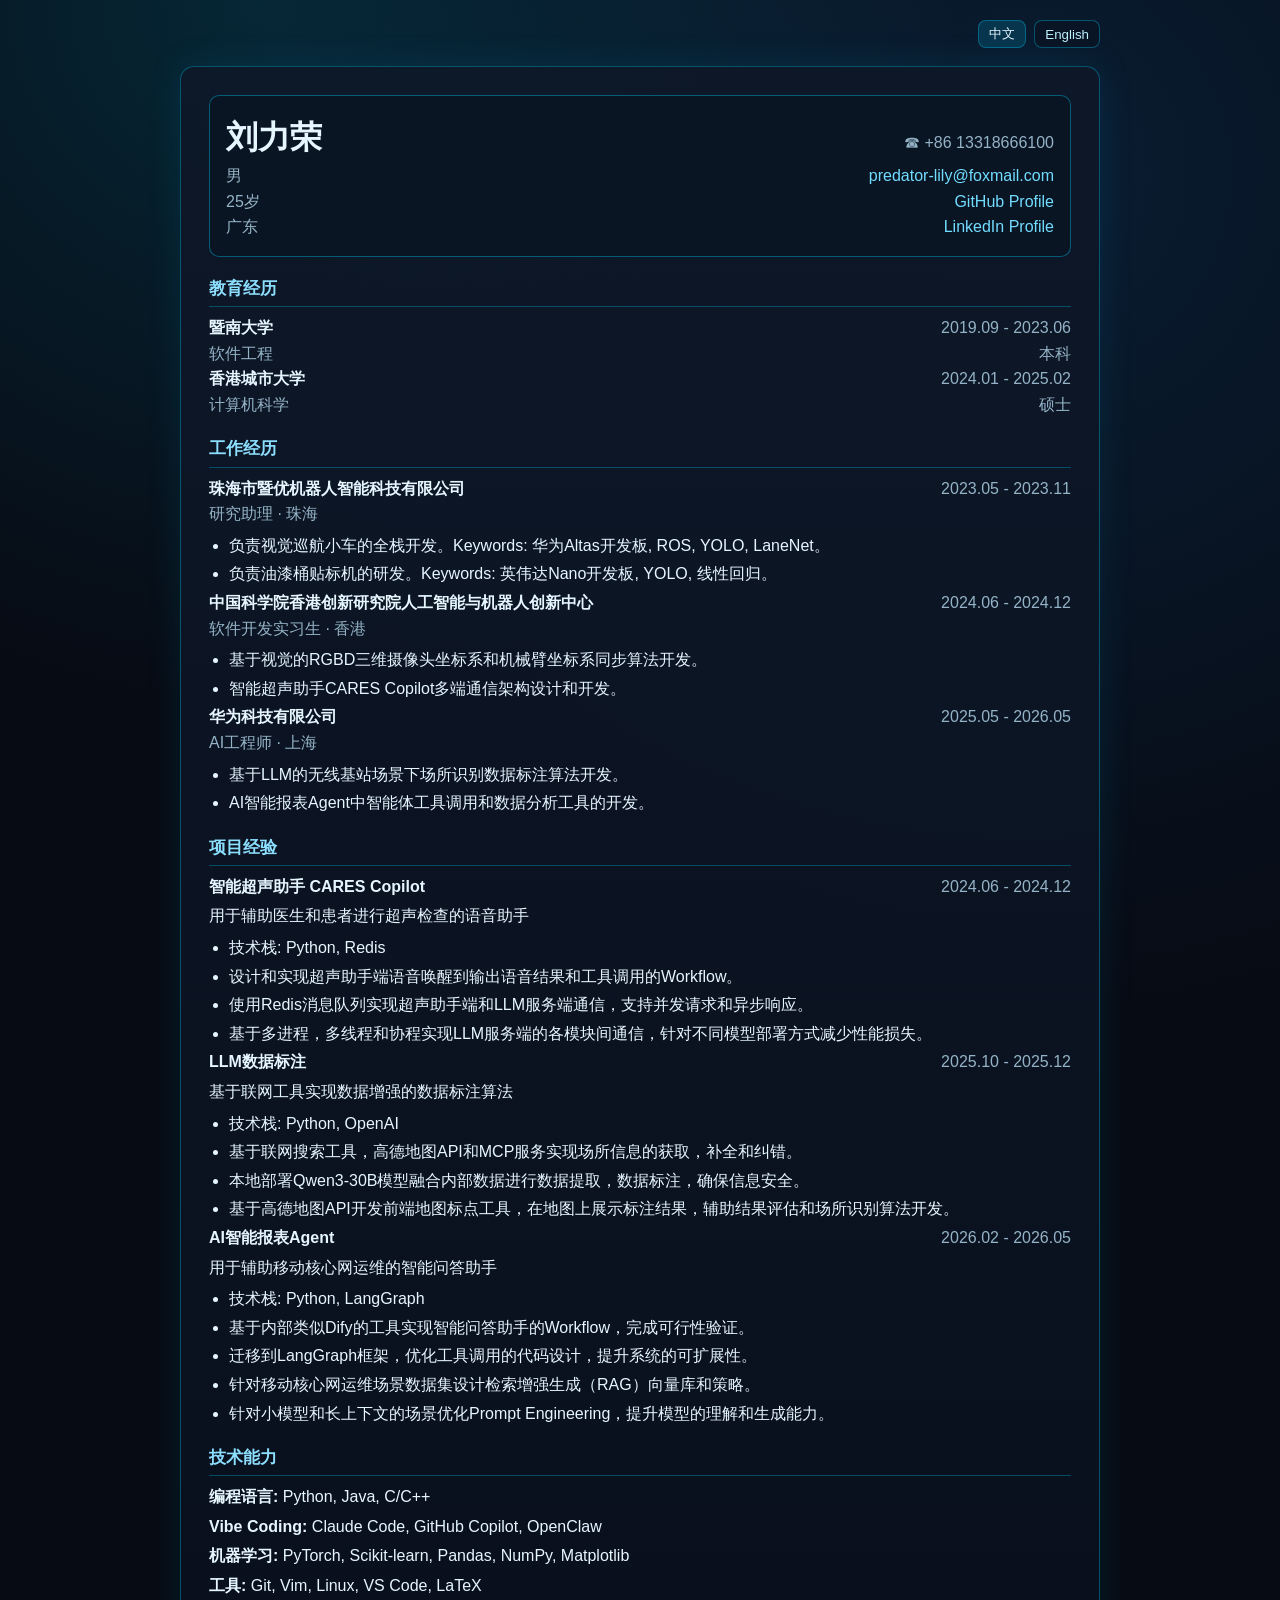
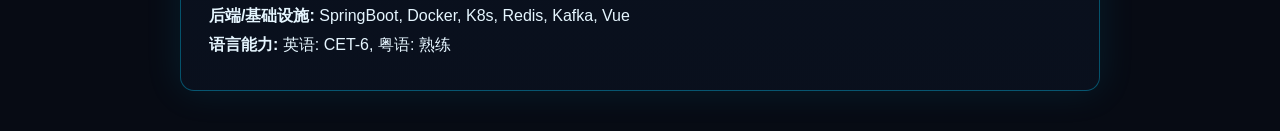
==== cv/index.html @ e36768c3 "新增简历" ====
<!doctype html>
<html lang="zh-CN">
<head>
  <meta charset="UTF-8" />
  <meta name="viewport" content="width=device-width, initial-scale=1.0" />
  <title>刘力荣 · Resume</title>
  <link rel="stylesheet" href="style.css" />
</head>
<body>
  <div class="lang-switch">
    <button id="btn-zh" class="active">中文</button>
    <button id="btn-en">English</button>
  </div>

  <!-- RESUME_DATA_BEGIN
{
  "zh": {
    "name": "刘力荣",
    "english_name": "Liu Lirong",
    "contact": {
      "gender": "男",
      "age": "25",
      "city": "中国, 广东",
      "phone": "13318666100",
      "email_primary": "predator-lily@outlook.com",
      "email_secondary": "predator-lily@foxmail.com",
      "github_url": "https://github.com/smart-lily",
      "linkedin_url": "https://www.linkedin.com/in/predator-lily/"
    ],
    "education": [
      {
        "school": "暨南大学",
        "date": "2019.09 - 2023.06",
        "degree": "本科 · 软件工程",
        "keywords": "Python, Java, C/C++, Git, Vim, Linux, VS Code, SpringBoot, Docker, K8s, Redis, Kafka, Vue"
      },
      {
        "school": "香港城市大学",
        "date": "2024.01 - 2025.02",
        "degree": "硕士 · 计算机科学",
        "keywords": "PyTorch, Scikit-learn, Pandas, NumPy, Matplotlib, GitHub Copilot, Claude Code, OpenClaw"
      }
    ],
    "experience": [
      {
        "company": "珠海市暨优机器人智能科技有限公司",
        "role": "研究助理",
        "city": "珠海",
        "date": "2023.05 - 2023.11",
        "bullets": [
          "负责视觉巡航小车的全栈开发。Keywords: 华为Altas开发板, ROS, YOLO, LaneNet。",
          "负责油漆桶贴标机的研发。Keywords: 英伟达Nano开发板, YOLO, 线性回归。"
        ]
      },
      {
        "company": "中国科学院香港创新研究院人工智能与机器人创新中心",
        "role": "软件开发实习生",
        "city": "香港",
        "date": "2024.06 - 2024.12",
        "bullets": [
          "基于视觉的RGBD三维摄像头坐标系和机械臂坐标系同步算法开发。",
          "智能超声助手CARES Copilot多端通信架构设计和开发。"
        ]
      },
      {
        "company": "华为科技有限公司",
        "role": "AI工程师",
        "city": "上海",
        "date": "2025.05 - 2026.05",
        "bullets": [
          "基于LLM的无线基站场景下场所识别数据标注算法开发。",
          "AI智能报表Agent中智能体工具调用和数据分析工具的开发。"
        ]
      }
    ],
    "projects": [
      {
        "name": "智能超声助手 CARES Copilot",
        "desc": "用于辅助医生和患者进行超声检查的语音助手",
        "date": "2024.06 - 2024.12",
        "bullets": [
          "技术栈: Python, Redis",
          "设计和实现超声助手端语音唤醒到输出语音结果和工具调用的Workflow。",
          "使用Redis消息队列实现超声助手端和LLM服务端通信，支持并发请求和异步响应。",
          "基于多进程，多线程和协程实现LLM服务端的各模块间通信，针对不同模型部署方式减少性能损失。"
        ]
      },
      {
        "name": "LLM数据标注",
        "desc": "基于联网工具实现数据增强的数据标注算法",
        "date": "2025.10 - 2025.12",
        "bullets": [
          "技术栈: Python, OpenAI",
          "基于联网搜索工具，高德地图API和MCP服务实现场所信息的获取，补全和纠错。",
          "本地部署Qwen3-30B模型融合内部数据进行数据提取，数据标注，确保信息安全。",
          "基于高德地图API开发前端地图标点工具，在地图上展示标注结果，辅助结果评估和场所识别算法开发。"
        ]
      },
      {
        "name": "AI智能报表Agent",
        "desc": "用于辅助移动核心网运维的智能问答助手",
        "date": "2026.02 - 2026.05",
        "bullets": [
          "技术栈: Python, LangGraph",
          "基于内部类似Dify的工具实现智能问答助手的Workflow，完成可行性验证。",
          "迁移到LangGraph框架，优化工具调用的代码设计，提升系统的可扩展性。",
          "针对移动核心网运维场景数据集设计检索增强生成（RAG）向量库和策略。",
          "针对小模型和长上下文的场景优化Prompt Engineering，提升模型的理解和生成能力。"
        ]
      }
    ]
  },
  "en": {
    "name": "LIU Lirong",
    "contact": {
      "gender": "Male",
      "age": "25",
      "city": "China, Guangdong",
      "phone": "13318666100",
      "email_primary": "predator-lily@outlook.com",
      "email_secondary": "predator-lily@foxmail.com",
      "github_url": "https://github.com/smart-lily",
      "linkedin_url": "https://www.linkedin.com/in/predator-lily/"
    ],
    "education": [
      {
        "school": "Jinan University",
        "date": "2019.09 - 2023.06",
        "degree": "Bachelor · Software Engineering",
        "keywords": "Python, Java, C/C++, Git, Vim, Linux, VS Code, SpringBoot, Docker, K8s, Redis, Kafka, Vue"
      },
      {
        "school": "City University of Hong Kong",
        "date": "2024.01 - 2025.02",
        "degree": "Master · Computer Science",
        "keywords": "PyTorch, Scikit-learn, Pandas, NumPy, Matplotlib, GitHub Copilot, Claude Code, OpenClaw"
      }
    ],
    "experience": [
      {
        "company": "Zhuhai Jiyou Robotics Intelligent Technology Co., Ltd.",
        "role": "Research Assistant",
        "city": "Zhuhai",
        "date": "2023.05 - 2023.11",
        "bullets": [
          "Led full-stack development for a visual patrol vehicle. Keywords: Huawei Atlas board, ROS, YOLO, LaneNet.",
          "Developed a paint-bucket labeling machine. Keywords: NVIDIA Nano board, YOLO, linear regression."
        ]
      },
      {
        "company": "CAS Hong Kong Innovation Institute, AIR Center",
        "role": "Software Development Intern",
        "city": "Hong Kong",
        "date": "2024.06 - 2024.12",
        "bullets": [
          "Developed synchronization algorithms between RGBD camera coordinates and robotic arm coordinates.",
          "Designed and developed cross-device communication architecture for CARES Copilot."
        ]
      },
      {
        "company": "Huawei Technologies Co., Ltd.",
        "role": "AI Engineer",
        "city": "Shanghai",
        "date": "2025.05 - 2026.05",
        "bullets": [
          "Developed LLM-based place recognition data annotation algorithms for wireless base-station scenarios.",
          "Developed agent tool-calling and data analysis tools for an AI reporting assistant."
        ]
      }
    ],
    "projects": [
      {
        "name": "CARES Copilot for Intelligent Ultrasound",
        "desc": "Voice assistant to support doctors and patients in ultrasound exams",
        "date": "2024.06 - 2024.12",
        "bullets": [
          "Tech stack: Python, Redis",
          "Designed and implemented the workflow from voice wake-up to speech response and tool invocation.",
          "Used Redis message queues for assistant-server communication with concurrent requests and async responses.",
          "Implemented inter-module communication with multiprocessing, multithreading, and coroutines to reduce performance loss under different deployment modes."
        ]
      },
      {
        "name": "LLM Data Annotation",
        "desc": "Data-enhancement annotation pipeline using online tools",
        "date": "2025.10 - 2025.12",
        "bullets": [
          "Tech stack: Python, OpenAI",
          "Integrated web search tools, Amap API, and MCP services for place information retrieval, completion, and correction.",
          "Locally deployed Qwen3-30B with internal data for extraction and annotation to ensure data security.",
          "Built a frontend map-pointing tool with Amap API to visualize annotations and support evaluation and place-recognition development."
        ]
      },
      {
        "name": "AI Intelligent Reporting Agent",
        "desc": "Intelligent Q&A assistant for mobile core network O&M",
        "date": "2026.02 - 2026.05",
        "bullets": [
          "Tech stack: Python, LangGraph",
          "Built a PoC workflow using an internal Dify-like toolchain.",
          "Migrated to LangGraph and optimized tool-calling architecture to improve extensibility.",
          "Designed RAG vector-store strategies for mobile core network O&M datasets.",
          "Optimized prompt engineering for small-model and long-context scenarios to improve understanding and generation quality."
        ]
      }
    ]
  }
}
    RESUME_DATA_END -->

  <main class="resume" data-lang="zh">
    <header class="hero">
      <div class="row">
        <h1>刘力荣</h1>
        <span>☎ +86 13318666100</span>
      </div>
      <div class="row">
        <span>男</span>
        <span><a href="mailto:predator-lily@foxmail.com" target="_blank" rel="noreferrer">predator-lily@foxmail.com</a></span>
      </div>
      <div class="row">
        <span>25岁</span>
        <span><a href="https://github.com/smart-lily" target="_blank" rel="noreferrer">GitHub Profile</a></span>
      </div>
      <div class="row">
        <span>广东</span>
        <span><a href="https://www.linkedin.com/in/predator-lily/" target="_blank" rel="noreferrer">LinkedIn Profile</a></span>
      </div>
    </header>
    <section>
      <h2>教育经历</h2>
      <div class="row">
        <strong>暨南大学</strong>
        <span>2019.09 - 2023.06</span>
      </div>
      <div class="row">
        <span>软件工程</span>
        <span>本科</span>
      </div>
      <div class="row">
        <strong>香港城市大学</strong>
        <span>2024.01 - 2025.02</span>
      </div>
      <div class="row">
        <span>计算机科学</span>
        <span>硕士</span>
      </div>
    </section>
    <section>
      <h2>工作经历</h2>
      <div class="row">
        <strong>珠海市暨优机器人智能科技有限公司</strong>
        <span>2023.05 - 2023.11</span>
      </div>
      <div class="row">
        <span>研究助理 · 珠海</span>
        <span></span>
      </div>
      <ul>
        <li>负责视觉巡航小车的全栈开发。Keywords: 华为Altas开发板, ROS, YOLO, LaneNet。</li>
        <li>负责油漆桶贴标机的研发。Keywords: 英伟达Nano开发板, YOLO, 线性回归。</li>
      </ul>
      <div class="row">
        <strong>中国科学院香港创新研究院人工智能与机器人创新中心</strong>
        <span>2024.06 - 2024.12</span>
      </div>
      <div class="row">
        <span>软件开发实习生 · 香港</span>
        <span></span>
      </div>
      <ul>
        <li>基于视觉的RGBD三维摄像头坐标系和机械臂坐标系同步算法开发。</li>
        <li>智能超声助手CARES Copilot多端通信架构设计和开发。</li>
      </ul>
      <div class="row">
        <strong>华为科技有限公司</strong>
        <span>2025.05 - 2026.05</span>
      </div>
      <div class="row">
        <span>AI工程师 · 上海</span>
        <span></span>
      </div>
      <ul>
        <li>基于LLM的无线基站场景下场所识别数据标注算法开发。</li>
        <li>AI智能报表Agent中智能体工具调用和数据分析工具的开发。</li>
      </ul>
    </section>
    <section>
      <h2>项目经验</h2>
      <div class="row">
        <strong>智能超声助手 CARES Copilot</strong>
        <span>2024.06 - 2024.12</span>
      </div>
      <p>用于辅助医生和患者进行超声检查的语音助手</p>
      <ul>
        <li>技术栈: Python, Redis</li>
        <li>设计和实现超声助手端语音唤醒到输出语音结果和工具调用的Workflow。</li>
        <li>使用Redis消息队列实现超声助手端和LLM服务端通信，支持并发请求和异步响应。</li>
        <li>基于多进程，多线程和协程实现LLM服务端的各模块间通信，针对不同模型部署方式减少性能损失。</li>
      </ul>
      <div class="row">
        <strong>LLM数据标注</strong>
        <span>2025.10 - 2025.12</span>
      </div>
      <p>基于联网工具实现数据增强的数据标注算法</p>
      <ul>
        <li>技术栈: Python, OpenAI</li>
        <li>基于联网搜索工具，高德地图API和MCP服务实现场所信息的获取，补全和纠错。</li>
        <li>本地部署Qwen3-30B模型融合内部数据进行数据提取，数据标注，确保信息安全。</li>
        <li>基于高德地图API开发前端地图标点工具，在地图上展示标注结果，辅助结果评估和场所识别算法开发。</li>
      </ul>
      <div class="row">
        <strong>AI智能报表Agent</strong>
        <span>2026.02 - 2026.05</span>
      </div>
      <p>用于辅助移动核心网运维的智能问答助手</p>
      <ul>
        <li>技术栈: Python, LangGraph</li>
        <li>基于内部类似Dify的工具实现智能问答助手的Workflow，完成可行性验证。</li>
        <li>迁移到LangGraph框架，优化工具调用的代码设计，提升系统的可扩展性。</li>
        <li>针对移动核心网运维场景数据集设计检索增强生成（RAG）向量库和策略。</li>
        <li>针对小模型和长上下文的场景优化Prompt Engineering，提升模型的理解和生成能力。</li>
      </ul>
    </section>
    <section>
      <h2>技术能力</h2>
      <p><strong>编程语言:</strong> Python, Java, C/C++</p>
      <p><strong>Vibe Coding:</strong> Claude Code, GitHub Copilot, OpenClaw</p>
      <p><strong>机器学习:</strong> PyTorch, Scikit-learn, Pandas, NumPy, Matplotlib</p>
      <p><strong>工具:</strong> Git, Vim, Linux, VS Code, LaTeX</p>
      <p><strong>后端/基础设施:</strong> SpringBoot, Docker, K8s, Redis, Kafka, Vue</p>
      <p><strong>语言能力:</strong> 英语: CET-6, 粤语: 熟练</p>
    </section>
  </main>
  <main class="resume" data-lang="en">
    <header class="hero">
      <div class="row">
        <h1>LIU Lirong</h1>
        <span>☎ +852 54852690</span>
      </div>
      <div class="row">
        <span>Gender: Male</span>
        <span><a href="mailto:predator-lily@outlook.com" target="_blank" rel="noreferrer">predator-lily@outlook.com</a></span>
      </div>
      <div class="row">
        <span>Age: 25</span>
        <span><a href="mailto:predatorlly@gmail.com" target="_blank" rel="noreferrer">predatorlly@gmail.com</a></span>
      </div>
      <div class="row">
        <span>Visa: IANG</span>
        <span><a href="https://github.com/smart-lily" target="_blank" rel="noreferrer">GitHub Profile</a></span>
      </div>
      <div class="row">
        <span>China, Guangdong</span>
        <span><a href="https://www.linkedin.com/in/predator-lily/" target="_blank" rel="noreferrer">LinkedIn Profile</a></span>
      </div>
    </header>
    <section>
      <h2>Education</h2>
      <div class="row">
        <strong>Jinan University</strong>
        <span>2019.09 - 2023.06</span>
      </div>
      <div class="row">
        <span>Software Engineering</span>
        <span>Bachelor</span>
      </div>
      <div class="row">
        <strong>City University of Hong Kong</strong>
        <span>2024.01 - 2025.02</span>
      </div>
      <div class="row">
        <span>Computer Science</span>
        <span>Master</span>
      </div>
    </section>
    <section>
      <h2>Experience</h2>
      <div class="row">
        <strong>Zhuhai Jiyou Robotics Intelligent Technology Co., Ltd.</strong>
        <span>2023.05 - 2023.11</span>
      </div>
      <div class="row">
        <span>Research Assistant · Zhuhai</span>
        <span></span>
      </div>
      <ul>
        <li>Led full-stack development for a visual patrol vehicle. Keywords: Huawei Atlas board, ROS, YOLO, LaneNet.</li>
        <li>Developed a paint-bucket labeling machine. Keywords: NVIDIA Nano board, YOLO, linear regression.</li>
      </ul>
      <div class="row">
        <strong>CAS Hong Kong Innovation Institute, CAIR</strong>
        <span>2024.06 - 2024.12</span>
      </div>
      <div class="row">
        <span>Software Development Intern · Hong Kong</span>
        <span></span>
      </div>
      <ul>
        <li>Developed synchronization algorithms between RGBD camera coordinates and robotic arm coordinates.</li>
        <li>Designed and developed cross-device communication architecture for CARES Copilot.</li>
      </ul>
      <div class="row">
        <strong>Huawei Technologies Co., Ltd.</strong>
        <span>2025.05 - 2026.05</span>
      </div>
      <div class="row">
        <span>AI Engineer · Shanghai</span>
        <span></span>
      </div>
      <ul>
        <li>Developed LLM-based place recognition data annotation algorithms for wireless base-station scenarios.</li>
        <li>Developed agent tool-calling and data analysis tools for an AI reporting assistant.</li>
      </ul>
    </section>
    <section>
      <h2>Projects</h2>
      <div class="row">
        <strong>CARES Copilot for Intelligent Ultrasound</strong>
        <span>2024.06 - 2024.12</span>
      </div>
      <p>Voice assistant to support doctors and patients in ultrasound exams</p>
      <ul>
        <li>Tech stack: Python, Redis</li>
        <li>Designed and implemented the workflow from voice wake-up to speech response and tool invocation.</li>
        <li>Used Redis message queues for assistant-server communication with concurrent requests and async responses.</li>
        <li>Implemented inter-module communication with multiprocessing, multithreading, and coroutines to reduce performance loss under different deployment modes.</li>
      </ul>
      <div class="row">
        <strong>LLM Data Annotation</strong>
        <span>2025.10 - 2025.12</span>
      </div>
      <p>Data-enhancement annotation pipeline using online tools</p>
      <ul>
        <li>Tech stack: Python, OpenAI</li>
        <li>Integrated web search tools, Amap API, and MCP services for place information retrieval, completion, and correction.</li>
          <li>Locally deployed Qwen3-30B with internal data for extraction and annotation.</li>
        <li>Built a frontend map-pointing tool with Amap API to visualize annotations and support evaluation and place-recognition development.</li>
      </ul>
      <div class="row">
        <strong>AI Intelligent Reporting Agent</strong>
        <span>2026.02 - 2026.05</span>
      </div>
      <p>Intelligent Q&amp;A assistant for mobile core network O&amp;M</p>
      <ul>
        <li>Tech stack: Python, LangGraph</li>
        <li>Built a PoC workflow using an internal Dify-like toolchain.</li>
        <li>Migrated to LangGraph and optimized tool-calling architecture to improve extensibility.</li>
        <li>Designed RAG vector-store strategies for mobile core network O&amp;M datasets.</li>
        <li>Optimized prompt engineering for small-model and long-context scenarios to improve understanding and generation quality.</li>
      </ul>
    </section>
      <section>
        <h2>Technical Skills</h2>
        <p><strong>Programming Languages:</strong> Python, Java, C/C++</p>
        <p><strong>Vibe Coding:</strong> Claude Code, GitHub Copilot, OpenClaw</p>
        <p><strong>Machine Learning:</strong> PyTorch, Scikit-learn, Pandas, NumPy, Matplotlib</p>
        <p><strong>Tools:</strong> Git, Vim, Linux, VS Code, LaTeX</p>
        <p><strong>Backend/Infra:</strong> SpringBoot, Docker, K8s, Redis, Kafka, Vue</p>
        <p><strong>Languages:</strong> English: CET-6, Cantonese: Fluent</p>
      </section>
  </main>

    <script>
        const btnZh = document.getElementById('btn-zh');
        const btnEn = document.getElementById('btn-en');
        const blocks = document.querySelectorAll('.resume[data-lang]');

        function setLang(lang) {
            blocks.forEach(block => {
                block.style.display = block.getAttribute('data-lang') === lang ? 'block' : 'none';
            });
            btnZh.classList.toggle('active', lang === 'zh');
            btnEn.classList.toggle('active', lang === 'en');
            document.documentElement.lang = lang === 'zh' ? 'zh-CN' : 'en';
            localStorage.setItem('resume-lang', lang);
        }

        btnZh.addEventListener('click', () => setLang('zh'));
        btnEn.addEventListener('click', () => setLang('en'));
        setLang(localStorage.getItem('resume-lang') || 'zh');
    </script>
</body>
</html>
---- cv/style.css ----
:root {
  --bg: #070b14;
  --panel: #0f1726;
  --line: #00a3cc;
  --text: #e6f6ff;
  --muted: #94b3c7;
  --chip-bg: #0a2230;
}

* {
  box-sizing: border-box;
}

body {
  margin: 0;
  background:
    radial-gradient(circle at 20% 0%, rgba(0, 163, 204, 0.18), transparent 35%),
    radial-gradient(circle at 80% 10%, rgba(15, 76, 129, 0.28), transparent 45%),
    var(--bg);
  color: var(--text);
  font-family: -apple-system, BlinkMacSystemFont, "Segoe UI", "PingFang SC", "Microsoft YaHei", sans-serif;
  line-height: 1.6;
}

.lang-switch {
  width: min(920px, 92vw);
  margin: 20px auto -22px;
  display: flex;
  justify-content: flex-end;
  gap: 8px;
}

.lang-switch button {
  border: 1px solid rgba(0, 163, 204, 0.45);
  background: rgba(10, 20, 34, 0.75);
  color: #bdefff;
  border-radius: 8px;
  padding: 4px 10px;
  cursor: pointer;
}

.lang-switch button.active {
  background: rgba(0, 163, 204, 0.2);
  color: #e6f6ff;
}

.resume {
  width: min(920px, 92vw);
  margin: 40px auto;
  padding: 28px;
  border: 1px solid rgba(0, 163, 204, 0.45);
  border-radius: 14px;
  background: linear-gradient(180deg, rgba(14, 24, 40, 0.94), rgba(10, 17, 30, 0.92));
  box-shadow: 0 0 36px rgba(0, 163, 204, 0.12);
}

.hero {
  padding: 16px;
  border: 1px solid rgba(0, 163, 204, 0.5);
  border-radius: 10px;
  background: rgba(10, 20, 34, 0.65);
}

.hero .row {
  display: grid;
  grid-template-columns: minmax(0, 1fr) auto;
  align-items: baseline;
  gap: 16px;
}

.hero .row > :last-child {
  justify-self: end;
  text-align: right;
}

h1 {
  margin: 0;
  font-size: 2rem;
}

.subtitle {
  margin: 8px 0 10px;
  color: var(--muted);
}

.meta {
  margin: 2px 0;
  color: #bdd9e8;
}

a {
  color: #72dcff;
  text-decoration: none;
}

a:hover {
  text-decoration: underline;
}

.chips {
  margin: 16px 0;
  display: flex;
  flex-wrap: wrap;
  gap: 10px;
}

.chips span {
  border: 1px solid rgba(0, 163, 204, 0.45);
  background: var(--chip-bg);
  color: #bdefff;
  border-radius: 999px;
  padding: 4px 12px;
  font-size: 0.86rem;
}

section {
  margin-top: 18px;
}

h2 {
  margin: 0 0 8px;
  color: #8ddfff;
  border-bottom: 1px solid rgba(0, 163, 204, 0.4);
  padding-bottom: 4px;
  font-size: 1.06rem;
}

.row {
  display: flex;
  justify-content: space-between;
  gap: 16px;
}

.row span {
  color: var(--muted);
  white-space: nowrap;
}

p {
  margin: 4px 0;
}

ul {
  margin: 6px 0 0;
  padding-left: 20px;
}

li {
  margin: 3px 0;
}

@media (max-width: 640px) {
  .resume {
    margin: 16px auto;
    padding: 16px;
  }

  .hero .row {
    grid-template-columns: 1fr;
  }

  .hero .row > :last-child {
    justify-self: start;
    text-align: left;
  }

  .row {
    flex-direction: column;
    gap: 2px;
  }
}
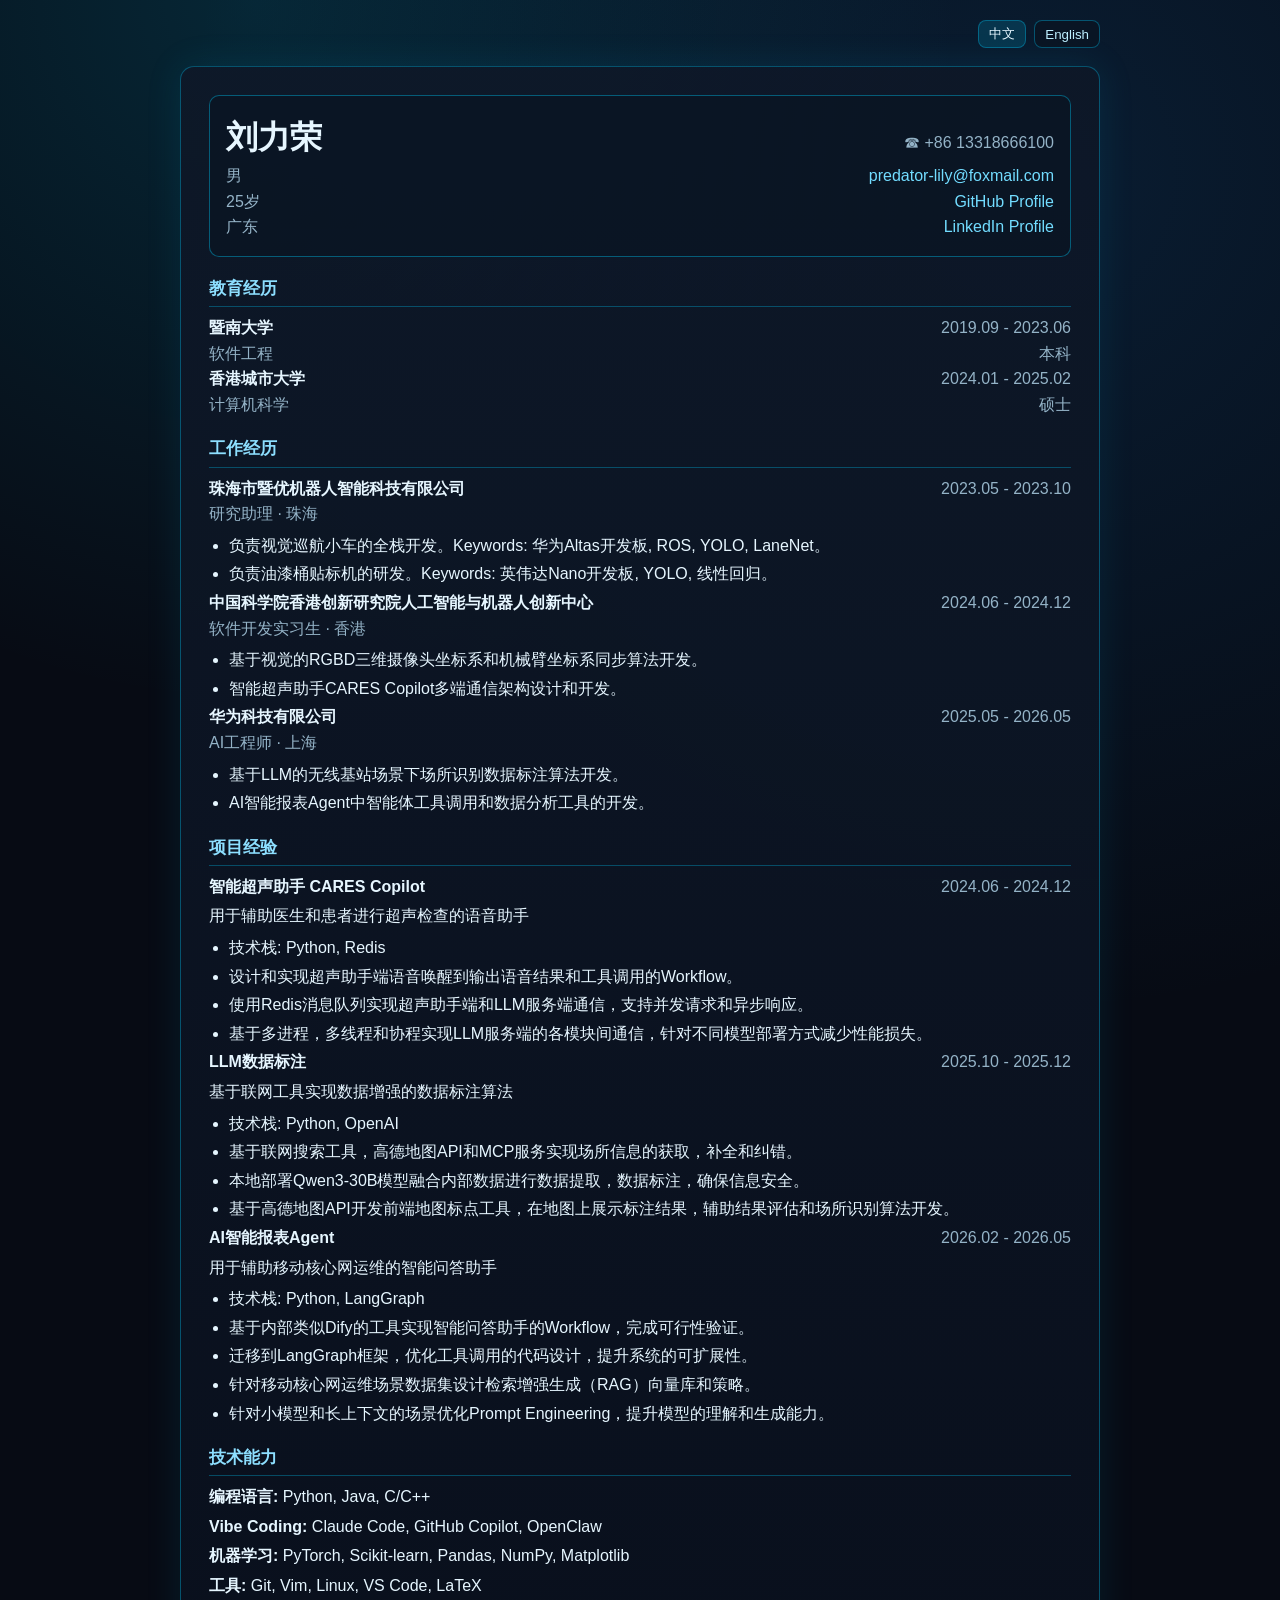
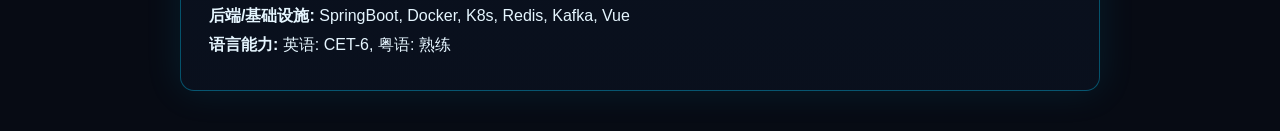
==== commit 00a8a77a: "修改简历" ====
--- a/cv/index.html
+++ b/cv/index.html
@@ -224,7 +224,7 @@
       </div>
       <div class="row">
         <span>广东</span>
-        <span><a href="https://www.linkedin.com/in/predator-lily/" target="_blank" rel="noreferrer">LinkedIn Profile</a></span>
+        <span><a href="https://www.linkedin.com/in/smart-lily/" target="_blank" rel="noreferrer">LinkedIn Profile</a></span>
       </div>
     </header>
     <section>
@@ -250,7 +250,7 @@
       <h2>工作经历</h2>
       <div class="row">
         <strong>珠海市暨优机器人智能科技有限公司</strong>
-        <span>2023.05 - 2023.11</span>
+        <span>2023.05 - 2023.10</span>
       </div>
       <div class="row">
         <span>研究助理 · 珠海</span>
@@ -378,7 +378,7 @@
       <h2>Experience</h2>
       <div class="row">
         <strong>Zhuhai Jiyou Robotics Intelligent Technology Co., Ltd.</strong>
-        <span>2023.05 - 2023.11</span>
+        <span>2023.05 - 2023.10</span>
       </div>
       <div class="row">
         <span>Research Assistant · Zhuhai</span>
